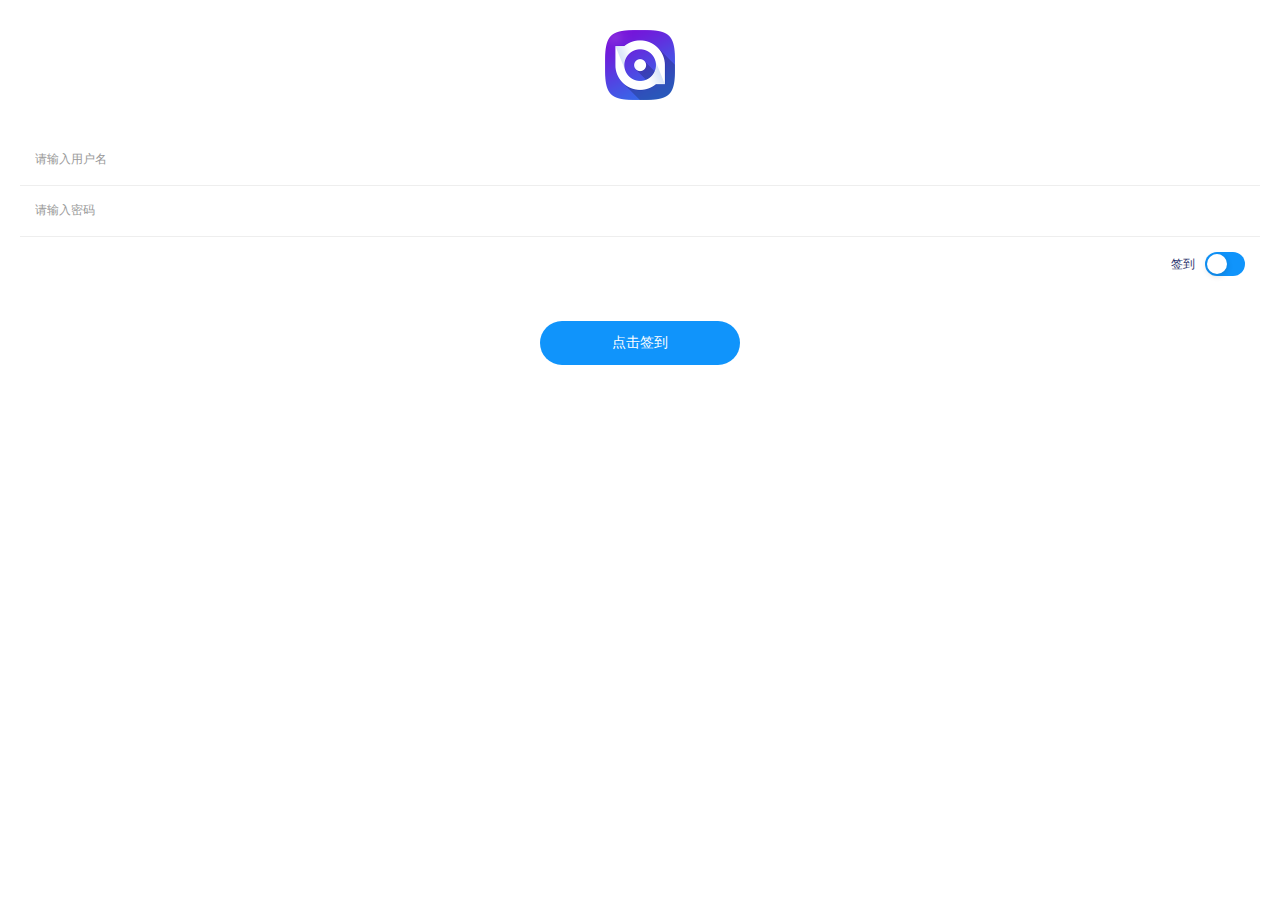
==== boot/index.html @ 36d49a5e "update" ====
<!DOCTYPE html><html><head><meta charset="utf-8"><meta http-equiv="X-UA-Compatible" content="IE=edge"><meta name="viewport" content="width=device-width,initial-scale=1"><title>PMS</title><link rel="icon" type="image/png" sizes="32x32" href="icons/favicon-32x32.png"><link rel="icon" type="image/png" sizes="16x16" href="icons/favicon-16x16.png"><meta name="theme-color" content="#1094fb"><meta name="apple-mobile-web-app-capable" content="no"><meta name="apple-mobile-web-app-status-bar-style" content="default"><meta name="apple-mobile-web-app-title" content="pms"><link rel="apple-touch-icon" href="icons/apple-touch-icon-152x152.png"><meta name="msapplication-TileImage" content="icons/msapplication-icon-144x144.png"><meta name="msapplication-TileColor" content="#000000"><script>!function(e,t){var i=window,a=i.document,n=navigator.userAgent,o=n.match(/Android[\S\s]+AppleWebkit\/(\d{3})/i),r=n.match(/U3\/((\d+|\.){5,})/i),d=r&&80<=parseInt(r[1].split(".").join(""),10),m=navigator.appVersion.match(/(iphone|ipad|ipod)/gi),c=i.devicePixelRatio||1;m||o&&534<o[1]||d||(c=1);var p=1/c,l=a.querySelector('meta[name="viewport"]');l||((l=a.createElement("meta")).setAttribute("name","viewport"),a.head.appendChild(l)),l.setAttribute("content","width=device-width,user-scalable=no,initial-scale="+p+",maximum-scale="+p+",minimum-scale="+p),i.dpr=c,i.rootFontSize=50*c*1,a.documentElement.style.fontSize=i.rootFontSize+"px"}()</script><link rel="shortcut icon" href="/boot/favicon.ico"><link href="/boot/static/css/0.143159c6.min.css" rel="stylesheet"><link href="/boot/static/css/app.d3a75a42.min.css" rel="stylesheet"></head><body><noscript><strong>We're sorry but PMS doesn't work properly without JavaScript enabled. Please enable it to continue.</strong></noscript><div class="app-wrap"><div id="MOUNT_NODE"></div></div><script type="text/javascript" src="/boot/static/js/vendor.8b879709.min.js"></script><script type="text/javascript" src="/boot/static/js/app.5c555c32.min.js"></script></body></html>
---- boot/static/css/0.143159c6.min.css ----
html{line-height:1.15;-webkit-text-size-adjust:100%}body{margin:0}h1{font-size:2em;margin:.67em 0}hr{-webkit-box-sizing:content-box;box-sizing:content-box;height:0;overflow:visible}pre{font-family:monospace,monospace;font-size:1em}a{background-color:transparent}abbr[title]{border-bottom:none;text-decoration:underline;-webkit-text-decoration:underline dotted;text-decoration:underline dotted}b,strong{font-weight:bolder}code,kbd,samp{font-family:monospace,monospace;font-size:1em}small{font-size:80%}sub,sup{font-size:75%;line-height:0;position:relative;vertical-align:baseline}sub{bottom:-.25em}sup{top:-.5em}img{border-style:none}button,input,optgroup,select,textarea{font-family:inherit;font-size:100%;line-height:1.15;margin:0}button,input{overflow:visible}button,select{text-transform:none}[type=button],[type=reset],[type=submit],button{-webkit-appearance:button}[type=button]::-moz-focus-inner,[type=reset]::-moz-focus-inner,[type=submit]::-moz-focus-inner,button::-moz-focus-inner{border-style:none;padding:0}[type=button]:-moz-focusring,[type=reset]:-moz-focusring,[type=submit]:-moz-focusring,button:-moz-focusring{outline:1px dotted ButtonText}fieldset{padding:.35em .75em .625em}legend{-webkit-box-sizing:border-box;box-sizing:border-box;color:inherit;display:table;max-width:100%;padding:0;white-space:normal}progress{vertical-align:baseline}textarea{overflow:auto}[type=checkbox],[type=radio]{-webkit-box-sizing:border-box;box-sizing:border-box;padding:0}[type=number]::-webkit-inner-spin-button,[type=number]::-webkit-outer-spin-button{height:auto}[type=search]{-webkit-appearance:textfield;outline-offset:-2px}[type=search]::-webkit-search-decoration{-webkit-appearance:none}::-webkit-file-upload-button{-webkit-appearance:button;font:inherit}details{display:block}summary{display:list-item}[hidden],template{display:none}
---- boot/static/css/app.d3a75a42.min.css ----
.app-bubbly-button{font-size:.28rem;text-align:center;width:4rem;height:.88rem;line-height:.88rem;background-color:#28bd8b;color:#fff;border-radius:.44rem;border:none;outline:0;cursor:pointer;position:relative;-webkit-transition:-webkit-transform .1s ease-in;transition:-webkit-transform .1s ease-in;-o-transition:transform ease-in .1s;transition:transform .1s ease-in;transition:transform .1s ease-in,-webkit-transform .1s ease-in;margin:.6rem auto .4rem}.app-bubbly-button:after,.app-bubbly-button:before{position:absolute;content:"";display:block;width:140%;height:100%;left:-20%;z-index:-1000;-webkit-transition:all .6s ease-in-out;-o-transition:all ease-in-out .6s;transition:all .6s ease-in-out;background-repeat:no-repeat}.app-bubbly-button:before{display:none;top:-75%;background-image:-webkit-radial-gradient(circle,#28bd8b 20%,transparent 0),-webkit-radial-gradient(circle,transparent 20%,#28bd8b 0,transparent 30%),-webkit-radial-gradient(circle,#28bd8b 20%,transparent 0),-webkit-radial-gradient(circle,#28bd8b 20%,transparent 0),-webkit-radial-gradient(circle,transparent 10%,#28bd8b 15%,transparent 20%),-webkit-radial-gradient(circle,#28bd8b 20%,transparent 0),-webkit-radial-gradient(circle,#28bd8b 20%,transparent 0),-webkit-radial-gradient(circle,#28bd8b 20%,transparent 0),-webkit-radial-gradient(circle,#28bd8b 20%,transparent 0);background-image:-o-radial-gradient(circle,#28bd8b 20%,transparent 20%),-o-radial-gradient(circle,transparent 20%,#28bd8b 20%,transparent 30%),-o-radial-gradient(circle,#28bd8b 20%,transparent 20%),-o-radial-gradient(circle,#28bd8b 20%,transparent 20%),-o-radial-gradient(circle,transparent 10%,#28bd8b 15%,transparent 20%),-o-radial-gradient(circle,#28bd8b 20%,transparent 20%),-o-radial-gradient(circle,#28bd8b 20%,transparent 20%),-o-radial-gradient(circle,#28bd8b 20%,transparent 20%),-o-radial-gradient(circle,#28bd8b 20%,transparent 20%);background-image:radial-gradient(circle,#28bd8b 20%,transparent 0),radial-gradient(circle,transparent 20%,#28bd8b 0,transparent 30%),radial-gradient(circle,#28bd8b 20%,transparent 0),radial-gradient(circle,#28bd8b 20%,transparent 0),radial-gradient(circle,transparent 10%,#28bd8b 15%,transparent 20%),radial-gradient(circle,#28bd8b 20%,transparent 0),radial-gradient(circle,#28bd8b 20%,transparent 0),radial-gradient(circle,#28bd8b 20%,transparent 0),radial-gradient(circle,#28bd8b 20%,transparent 0);background-size:10% 10%,20% 20%,15% 15%,20% 20%,18% 18%,10% 10%,15% 15%,10% 10%,18% 18%}.app-bubbly-button.blue:before{background-image:-webkit-radial-gradient(circle,#1094fb 20%,transparent 0),-webkit-radial-gradient(circle,transparent 20%,#1094fb 0,transparent 30%),-webkit-radial-gradient(circle,#1094fb 20%,transparent 0),-webkit-radial-gradient(circle,#1094fb 20%,transparent 0),-webkit-radial-gradient(circle,transparent 10%,#1094fb 15%,transparent 20%),-webkit-radial-gradient(circle,#1094fb 20%,transparent 0),-webkit-radial-gradient(circle,#1094fb 20%,transparent 0),-webkit-radial-gradient(circle,#1094fb 20%,transparent 0),-webkit-radial-gradient(circle,#1094fb 20%,transparent 0);background-image:-o-radial-gradient(circle,#1094fb 20%,transparent 20%),-o-radial-gradient(circle,transparent 20%,#1094fb 20%,transparent 30%),-o-radial-gradient(circle,#1094fb 20%,transparent 20%),-o-radial-gradient(circle,#1094fb 20%,transparent 20%),-o-radial-gradient(circle,transparent 10%,#1094fb 15%,transparent 20%),-o-radial-gradient(circle,#1094fb 20%,transparent 20%),-o-radial-gradient(circle,#1094fb 20%,transparent 20%),-o-radial-gradient(circle,#1094fb 20%,transparent 20%),-o-radial-gradient(circle,#1094fb 20%,transparent 20%);background-image:radial-gradient(circle,#1094fb 20%,transparent 0),radial-gradient(circle,transparent 20%,#1094fb 0,transparent 30%),radial-gradient(circle,#1094fb 20%,transparent 0),radial-gradient(circle,#1094fb 20%,transparent 0),radial-gradient(circle,transparent 10%,#1094fb 15%,transparent 20%),radial-gradient(circle,#1094fb 20%,transparent 0),radial-gradient(circle,#1094fb 20%,transparent 0),radial-gradient(circle,#1094fb 20%,transparent 0),radial-gradient(circle,#1094fb 20%,transparent 0)}.app-bubbly-button:after{display:none;bottom:-75%;background-image:-webkit-radial-gradient(circle,#28bd8b 20%,transparent 0),-webkit-radial-gradient(circle,#28bd8b 20%,transparent 0),-webkit-radial-gradient(circle,transparent 10%,#28bd8b 15%,transparent 20%),-webkit-radial-gradient(circle,#28bd8b 20%,transparent 0),-webkit-radial-gradient(circle,#28bd8b 20%,transparent 0),-webkit-radial-gradient(circle,#28bd8b 20%,transparent 0),-webkit-radial-gradient(circle,#28bd8b 20%,transparent 0);background-image:-o-radial-gradient(circle,#28bd8b 20%,transparent 20%),-o-radial-gradient(circle,#28bd8b 20%,transparent 20%),-o-radial-gradient(circle,transparent 10%,#28bd8b 15%,transparent 20%),-o-radial-gradient(circle,#28bd8b 20%,transparent 20%),-o-radial-gradient(circle,#28bd8b 20%,transparent 20%),-o-radial-gradient(circle,#28bd8b 20%,transparent 20%),-o-radial-gradient(circle,#28bd8b 20%,transparent 20%);background-image:radial-gradient(circle,#28bd8b 20%,transparent 0),radial-gradient(circle,#28bd8b 20%,transparent 0),radial-gradient(circle,transparent 10%,#28bd8b 15%,transparent 20%),radial-gradient(circle,#28bd8b 20%,transparent 0),radial-gradient(circle,#28bd8b 20%,transparent 0),radial-gradient(circle,#28bd8b 20%,transparent 0),radial-gradient(circle,#28bd8b 20%,transparent 0);background-size:15% 15%,20% 20%,18% 18%,20% 20%,15% 15%,10% 10%,20% 20%}.app-bubbly-button.blue:after{background-image:-webkit-radial-gradient(circle,#1094fb 20%,transparent 0),-webkit-radial-gradient(circle,#1094fb 20%,transparent 0),-webkit-radial-gradient(circle,transparent 10%,#1094fb 15%,transparent 20%),-webkit-radial-gradient(circle,#1094fb 20%,transparent 0),-webkit-radial-gradient(circle,#1094fb 20%,transparent 0),-webkit-radial-gradient(circle,#1094fb 20%,transparent 0),-webkit-radial-gradient(circle,#1094fb 20%,transparent 0);background-image:-o-radial-gradient(circle,#1094fb 20%,transparent 20%),-o-radial-gradient(circle,#1094fb 20%,transparent 20%),-o-radial-gradient(circle,transparent 10%,#1094fb 15%,transparent 20%),-o-radial-gradient(circle,#1094fb 20%,transparent 20%),-o-radial-gradient(circle,#1094fb 20%,transparent 20%),-o-radial-gradient(circle,#1094fb 20%,transparent 20%),-o-radial-gradient(circle,#1094fb 20%,transparent 20%);background-image:radial-gradient(circle,#1094fb 20%,transparent 0),radial-gradient(circle,#1094fb 20%,transparent 0),radial-gradient(circle,transparent 10%,#1094fb 15%,transparent 20%),radial-gradient(circle,#1094fb 20%,transparent 0),radial-gradient(circle,#1094fb 20%,transparent 0),radial-gradient(circle,#1094fb 20%,transparent 0),radial-gradient(circle,#1094fb 20%,transparent 0)}.app-bubbly-button.animate{-webkit-transform:scale(.9);-ms-transform:scale(.9);transform:scale(.9);background-color:#10a372}.app-bubbly-button.animate:before{display:block;-webkit-animation:topBubbles ease-in-out .85s forwards infinite;animation:topBubbles ease-in-out .85s forwards infinite}.app-bubbly-button.animate:after{display:block;-webkit-animation:bottomBubbles ease-in-out .85s forwards;animation:bottomBubbles ease-in-out .85s forwards}.app-bubbly-button.blue{background-color:#1094fb}.app-bubbly-button.blue.animate{background-color:#0077d3}@-webkit-keyframes topBubbles{0%{background-position:5% 90%,10% 90%,10% 90%,15% 90%,25% 90%,25% 90%,40% 90%,55% 90%,70% 90%}50%{background-position:0 80%,0 20%,10% 40%,20% 0,30% 30%,22% 50%,50% 50%,65% 20%,90% 30%}to{background-position:0 70%,0 10%,10% 30%,20% -10%,30% 20%,22% 40%,50% 40%,65% 10%,90% 20%;background-size:0 0,0 0,0 0,0 0,0 0,0 0}}@keyframes topBubbles{0%{background-position:5% 90%,10% 90%,10% 90%,15% 90%,25% 90%,25% 90%,40% 90%,55% 90%,70% 90%}50%{background-position:0 80%,0 20%,10% 40%,20% 0,30% 30%,22% 50%,50% 50%,65% 20%,90% 30%}to{background-position:0 70%,0 10%,10% 30%,20% -10%,30% 20%,22% 40%,50% 40%,65% 10%,90% 20%;background-size:0 0,0 0,0 0,0 0,0 0,0 0}}@-webkit-keyframes bottomBubbles{0%{background-position:10% -10%,30% 10%,55% -10%,70% -10%,85% -10%,70% -10%,70% 0}50%{background-position:0 80%,20% 80%,45% 60%,60% 100%,75% 70%,95% 60%,105% 0}to{background-position:0 90%,20% 90%,45% 70%,60% 110%,75% 80%,95% 70%,110% 10%;background-size:0 0,0 0,0 0,0 0,0 0,0 0}}@keyframes bottomBubbles{0%{background-position:10% -10%,30% 10%,55% -10%,70% -10%,85% -10%,70% -10%,70% 0}50%{background-position:0 80%,20% 80%,45% 60%,60% 100%,75% 70%,95% 60%,105% 0}to{background-position:0 90%,20% 90%,45% 70%,60% 110%,75% 80%,95% 70%,110% 10%;background-size:0 0,0 0,0 0,0 0,0 0,0 0}}
.app-wrap{font-size:.24rem}.app-wrap .page-login .logo{width:1.4rem;height:1.4rem;margin:.6rem auto .4rem}.app-wrap .page-login .logo img{width:100%;height:100%}.app-wrap .page-login .log{text-align:center;color:#999}.app-wrap .page-login .form{padding:.3rem .4rem}.app-wrap .page-login .form .ipt input{padding:.36rem .3rem;width:100%;outline:none;-webkit-box-sizing:border-box;box-sizing:border-box;border:none;border-bottom:1px solid #eee;-webkit-transition:border-bottom .3s;-o-transition:border-bottom .3s;transition:border-bottom .3s}.app-wrap .page-login .form .ipt input::-webkit-input-placeholder{color:#999}.app-wrap .page-login .form .ipt .warn{border-bottom-color:#ff7a73}.app-wrap .page-login .form .switch{padding:.3rem;-js-display:flex;display:-webkit-box;display:-ms-flexbox;display:flex;-webkit-box-pack:end;-ms-flex-pack:end;justify-content:flex-end;height:.48rem;line-height:.48rem}.app-wrap .page-login .form .switch .radio{height:.48rem;width:.8rem;border-radius:.25rem;background-color:#1094fb;position:relative}.app-wrap .page-login .form .switch .radio:after{content:"";display:block;height:.4rem;width:.4rem;border-radius:.2rem;background-color:#fff;border-radius:50%;position:absolute;left:.04rem;top:.04rem;-webkit-box-shadow:0 .04rem .12rem rgba(0,0,0,.16);box-shadow:0 .04rem .12rem rgba(0,0,0,.16);-webkit-transition:left .3s;-o-transition:left .3s;transition:left .3s}.app-wrap .page-login .form .switch:before{content:"\7B7E\5230";padding:0 .2rem;color:#29316b}.app-wrap .page-login .form .switch.out:before{content:"\7B7E\9000";color:#0f291f}.app-wrap .page-login .form .switch.out .radio{background-color:#28bd8b}.app-wrap .page-login .form .switch.out .radio:after{left:.36rem}
.app-toast{position:fixed;max-width:90%;border-radius:.1rem;background:rgba(0,0,0,.7);opacity:0;color:#fff;-webkit-box-sizing:border-box;box-sizing:border-box;text-align:center;z-index:1000;font-size:.24rem;-webkit-transition:opacity .3s linear;-o-transition:opacity .3s linear;transition:opacity .3s linear;padding:.2rem;line-height:1.5;-webkit-transform:translate(-50%,-50%);-ms-transform:translate(-50%,-50%);transform:translate(-50%,-50%)}.app-toast.position-middle{left:50%;top:50%}.app-toast.position-bottom{left:50%;bottom:1rem}
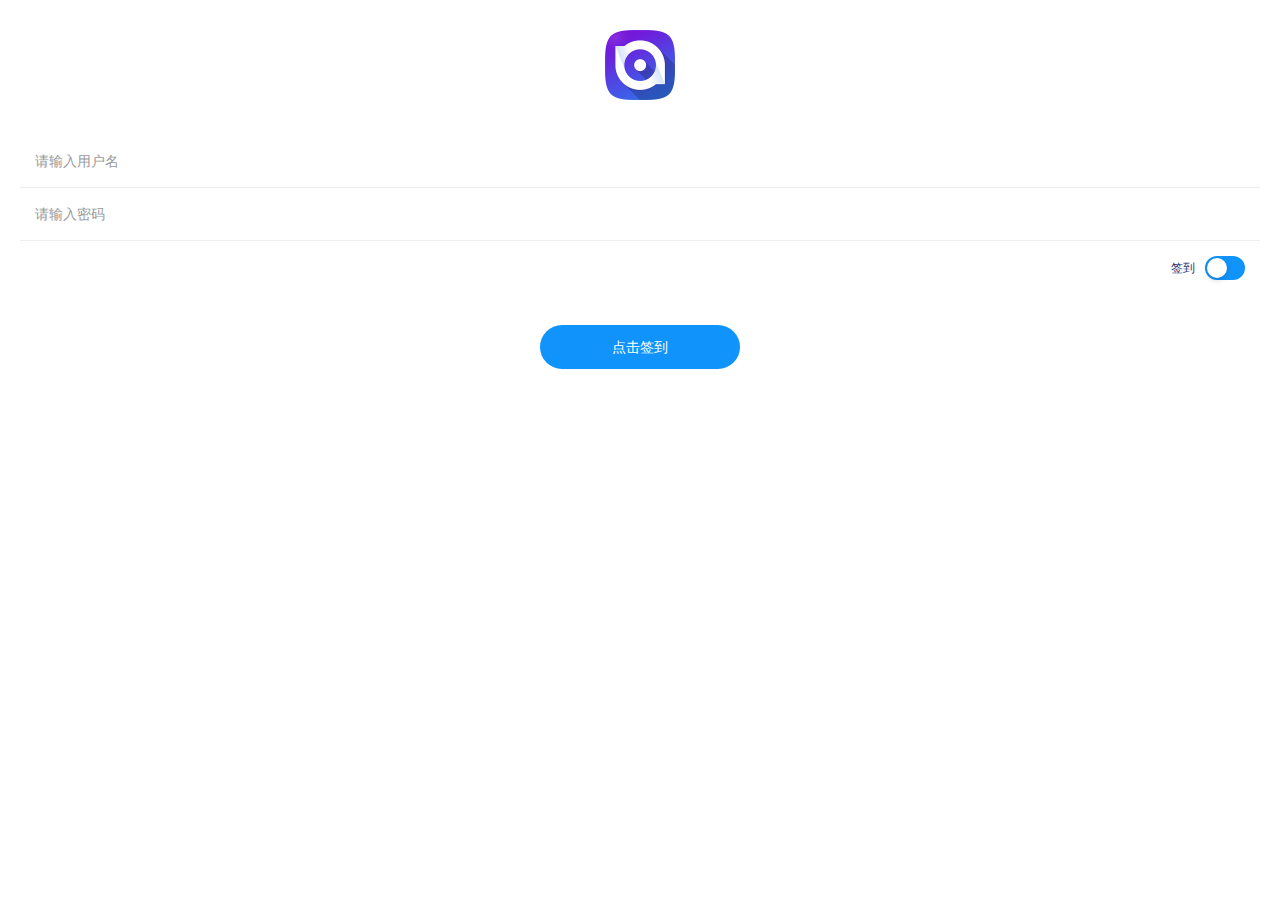
==== commit b98070db: "update" ====
--- a/boot/index.html
+++ b/boot/index.html
@@ -1 +1 @@
-<!DOCTYPE html><html><head><meta charset="utf-8"><meta http-equiv="X-UA-Compatible" content="IE=edge"><meta name="viewport" content="width=device-width,initial-scale=1"><title>PMS</title><link rel="icon" type="image/png" sizes="32x32" href="icons/favicon-32x32.png"><link rel="icon" type="image/png" sizes="16x16" href="icons/favicon-16x16.png"><meta name="theme-color" content="#1094fb"><meta name="apple-mobile-web-app-capable" content="no"><meta name="apple-mobile-web-app-status-bar-style" content="default"><meta name="apple-mobile-web-app-title" content="pms"><link rel="apple-touch-icon" href="icons/apple-touch-icon-152x152.png"><meta name="msapplication-TileImage" content="icons/msapplication-icon-144x144.png"><meta name="msapplication-TileColor" content="#000000"><script>!function(e,t){var i=window,a=i.document,n=navigator.userAgent,o=n.match(/Android[\S\s]+AppleWebkit\/(\d{3})/i),r=n.match(/U3\/((\d+|\.){5,})/i),d=r&&80<=parseInt(r[1].split(".").join(""),10),m=navigator.appVersion.match(/(iphone|ipad|ipod)/gi),c=i.devicePixelRatio||1;m||o&&534<o[1]||d||(c=1);var p=1/c,l=a.querySelector('meta[name="viewport"]');l||((l=a.createElement("meta")).setAttribute("name","viewport"),a.head.appendChild(l)),l.setAttribute("content","width=device-width,user-scalable=no,initial-scale="+p+",maximum-scale="+p+",minimum-scale="+p),i.dpr=c,i.rootFontSize=50*c*1,a.documentElement.style.fontSize=i.rootFontSize+"px"}()</script><link rel="shortcut icon" href="/boot/favicon.ico"><link href="/boot/static/css/0.143159c6.min.css" rel="stylesheet"><link href="/boot/static/css/app.d3a75a42.min.css" rel="stylesheet"></head><body><noscript><strong>We're sorry but PMS doesn't work properly without JavaScript enabled. Please enable it to continue.</strong></noscript><div class="app-wrap"><div id="MOUNT_NODE"></div></div><script type="text/javascript" src="/boot/static/js/vendor.8b879709.min.js"></script><script type="text/javascript" src="/boot/static/js/app.5c555c32.min.js"></script></body></html>+<!DOCTYPE html><html><head><meta charset="utf-8"><meta http-equiv="X-UA-Compatible" content="IE=edge"><meta name="viewport" content="width=device-width,initial-scale=1"><title>PMS</title><link rel="icon" type="image/png" sizes="32x32" href="icons/favicon-32x32.png"><link rel="icon" type="image/png" sizes="16x16" href="icons/favicon-16x16.png"><meta name="theme-color" content="#1094fb"><meta name="apple-mobile-web-app-capable" content="no"><meta name="apple-mobile-web-app-status-bar-style" content="default"><meta name="apple-mobile-web-app-title" content="pms"><link rel="apple-touch-icon" href="icons/apple-touch-icon-152x152.png"><meta name="msapplication-TileImage" content="icons/msapplication-icon-144x144.png"><meta name="msapplication-TileColor" content="#000000"><script>!function(e,t){var i=window,a=i.document,n=navigator.userAgent,o=n.match(/Android[\S\s]+AppleWebkit\/(\d{3})/i),r=n.match(/U3\/((\d+|\.){5,})/i),d=r&&80<=parseInt(r[1].split(".").join(""),10),m=navigator.appVersion.match(/(iphone|ipad|ipod)/gi),c=i.devicePixelRatio||1;m||o&&534<o[1]||d||(c=1);var p=1/c,l=a.querySelector('meta[name="viewport"]');l||((l=a.createElement("meta")).setAttribute("name","viewport"),a.head.appendChild(l)),l.setAttribute("content","width=device-width,user-scalable=no,initial-scale="+p+",maximum-scale="+p+",minimum-scale="+p),i.dpr=c,i.rootFontSize=50*c*1,a.documentElement.style.fontSize=i.rootFontSize+"px"}()</script><link rel="shortcut icon" href="/boot/favicon.ico"><link href="/boot/static/css/0.143159c6.min.css" rel="stylesheet"><link href="/boot/static/css/app.ee48f628.min.css" rel="stylesheet"></head><body><noscript><strong>We're sorry but PMS doesn't work properly without JavaScript enabled. Please enable it to continue.</strong></noscript><div class="app-wrap"><div id="MOUNT_NODE"></div></div><script type="text/javascript" src="/boot/static/js/vendor.8b879709.min.js"></script><script type="text/javascript" src="/boot/static/js/app.178d7f28.min.js"></script></body></html>--- a/boot/static/css/app.ee48f628.min.css
+++ b/boot/static/css/app.ee48f628.min.css
@@ -0,0 +1,3 @@
+.app-bubbly-button{font-size:.28rem;text-align:center;width:4rem;height:.88rem;line-height:.88rem;background-color:#28bd8b;color:#fff;border-radius:.44rem;border:none;outline:0;cursor:pointer;position:relative;-webkit-transition:-webkit-transform .1s ease-in;transition:-webkit-transform .1s ease-in;-o-transition:transform ease-in .1s;transition:transform .1s ease-in;transition:transform .1s ease-in,-webkit-transform .1s ease-in;margin:.6rem auto .4rem}.app-bubbly-button:after,.app-bubbly-button:before{position:absolute;content:"";display:block;width:140%;height:100%;left:-20%;z-index:-1000;-webkit-transition:all .6s ease-in-out;-o-transition:all ease-in-out .6s;transition:all .6s ease-in-out;background-repeat:no-repeat}.app-bubbly-button:before{display:none;top:-75%;background-image:-webkit-radial-gradient(circle,#28bd8b 20%,transparent 0),-webkit-radial-gradient(circle,transparent 20%,#28bd8b 0,transparent 30%),-webkit-radial-gradient(circle,#28bd8b 20%,transparent 0),-webkit-radial-gradient(circle,#28bd8b 20%,transparent 0),-webkit-radial-gradient(circle,transparent 10%,#28bd8b 15%,transparent 20%),-webkit-radial-gradient(circle,#28bd8b 20%,transparent 0),-webkit-radial-gradient(circle,#28bd8b 20%,transparent 0),-webkit-radial-gradient(circle,#28bd8b 20%,transparent 0),-webkit-radial-gradient(circle,#28bd8b 20%,transparent 0);background-image:-o-radial-gradient(circle,#28bd8b 20%,transparent 20%),-o-radial-gradient(circle,transparent 20%,#28bd8b 20%,transparent 30%),-o-radial-gradient(circle,#28bd8b 20%,transparent 20%),-o-radial-gradient(circle,#28bd8b 20%,transparent 20%),-o-radial-gradient(circle,transparent 10%,#28bd8b 15%,transparent 20%),-o-radial-gradient(circle,#28bd8b 20%,transparent 20%),-o-radial-gradient(circle,#28bd8b 20%,transparent 20%),-o-radial-gradient(circle,#28bd8b 20%,transparent 20%),-o-radial-gradient(circle,#28bd8b 20%,transparent 20%);background-image:radial-gradient(circle,#28bd8b 20%,transparent 0),radial-gradient(circle,transparent 20%,#28bd8b 0,transparent 30%),radial-gradient(circle,#28bd8b 20%,transparent 0),radial-gradient(circle,#28bd8b 20%,transparent 0),radial-gradient(circle,transparent 10%,#28bd8b 15%,transparent 20%),radial-gradient(circle,#28bd8b 20%,transparent 0),radial-gradient(circle,#28bd8b 20%,transparent 0),radial-gradient(circle,#28bd8b 20%,transparent 0),radial-gradient(circle,#28bd8b 20%,transparent 0);background-size:10% 10%,20% 20%,15% 15%,20% 20%,18% 18%,10% 10%,15% 15%,10% 10%,18% 18%}.app-bubbly-button.blue:before{background-image:-webkit-radial-gradient(circle,#1094fb 20%,transparent 0),-webkit-radial-gradient(circle,transparent 20%,#1094fb 0,transparent 30%),-webkit-radial-gradient(circle,#1094fb 20%,transparent 0),-webkit-radial-gradient(circle,#1094fb 20%,transparent 0),-webkit-radial-gradient(circle,transparent 10%,#1094fb 15%,transparent 20%),-webkit-radial-gradient(circle,#1094fb 20%,transparent 0),-webkit-radial-gradient(circle,#1094fb 20%,transparent 0),-webkit-radial-gradient(circle,#1094fb 20%,transparent 0),-webkit-radial-gradient(circle,#1094fb 20%,transparent 0);background-image:-o-radial-gradient(circle,#1094fb 20%,transparent 20%),-o-radial-gradient(circle,transparent 20%,#1094fb 20%,transparent 30%),-o-radial-gradient(circle,#1094fb 20%,transparent 20%),-o-radial-gradient(circle,#1094fb 20%,transparent 20%),-o-radial-gradient(circle,transparent 10%,#1094fb 15%,transparent 20%),-o-radial-gradient(circle,#1094fb 20%,transparent 20%),-o-radial-gradient(circle,#1094fb 20%,transparent 20%),-o-radial-gradient(circle,#1094fb 20%,transparent 20%),-o-radial-gradient(circle,#1094fb 20%,transparent 20%);background-image:radial-gradient(circle,#1094fb 20%,transparent 0),radial-gradient(circle,transparent 20%,#1094fb 0,transparent 30%),radial-gradient(circle,#1094fb 20%,transparent 0),radial-gradient(circle,#1094fb 20%,transparent 0),radial-gradient(circle,transparent 10%,#1094fb 15%,transparent 20%),radial-gradient(circle,#1094fb 20%,transparent 0),radial-gradient(circle,#1094fb 20%,transparent 0),radial-gradient(circle,#1094fb 20%,transparent 0),radial-gradient(circle,#1094fb 20%,transparent 0)}.app-bubbly-button:after{display:none;bottom:-75%;background-image:-webkit-radial-gradient(circle,#28bd8b 20%,transparent 0),-webkit-radial-gradient(circle,#28bd8b 20%,transparent 0),-webkit-radial-gradient(circle,transparent 10%,#28bd8b 15%,transparent 20%),-webkit-radial-gradient(circle,#28bd8b 20%,transparent 0),-webkit-radial-gradient(circle,#28bd8b 20%,transparent 0),-webkit-radial-gradient(circle,#28bd8b 20%,transparent 0),-webkit-radial-gradient(circle,#28bd8b 20%,transparent 0);background-image:-o-radial-gradient(circle,#28bd8b 20%,transparent 20%),-o-radial-gradient(circle,#28bd8b 20%,transparent 20%),-o-radial-gradient(circle,transparent 10%,#28bd8b 15%,transparent 20%),-o-radial-gradient(circle,#28bd8b 20%,transparent 20%),-o-radial-gradient(circle,#28bd8b 20%,transparent 20%),-o-radial-gradient(circle,#28bd8b 20%,transparent 20%),-o-radial-gradient(circle,#28bd8b 20%,transparent 20%);background-image:radial-gradient(circle,#28bd8b 20%,transparent 0),radial-gradient(circle,#28bd8b 20%,transparent 0),radial-gradient(circle,transparent 10%,#28bd8b 15%,transparent 20%),radial-gradient(circle,#28bd8b 20%,transparent 0),radial-gradient(circle,#28bd8b 20%,transparent 0),radial-gradient(circle,#28bd8b 20%,transparent 0),radial-gradient(circle,#28bd8b 20%,transparent 0);background-size:15% 15%,20% 20%,18% 18%,20% 20%,15% 15%,10% 10%,20% 20%}.app-bubbly-button.blue:after{background-image:-webkit-radial-gradient(circle,#1094fb 20%,transparent 0),-webkit-radial-gradient(circle,#1094fb 20%,transparent 0),-webkit-radial-gradient(circle,transparent 10%,#1094fb 15%,transparent 20%),-webkit-radial-gradient(circle,#1094fb 20%,transparent 0),-webkit-radial-gradient(circle,#1094fb 20%,transparent 0),-webkit-radial-gradient(circle,#1094fb 20%,transparent 0),-webkit-radial-gradient(circle,#1094fb 20%,transparent 0);background-image:-o-radial-gradient(circle,#1094fb 20%,transparent 20%),-o-radial-gradient(circle,#1094fb 20%,transparent 20%),-o-radial-gradient(circle,transparent 10%,#1094fb 15%,transparent 20%),-o-radial-gradient(circle,#1094fb 20%,transparent 20%),-o-radial-gradient(circle,#1094fb 20%,transparent 20%),-o-radial-gradient(circle,#1094fb 20%,transparent 20%),-o-radial-gradient(circle,#1094fb 20%,transparent 20%);background-image:radial-gradient(circle,#1094fb 20%,transparent 0),radial-gradient(circle,#1094fb 20%,transparent 0),radial-gradient(circle,transparent 10%,#1094fb 15%,transparent 20%),radial-gradient(circle,#1094fb 20%,transparent 0),radial-gradient(circle,#1094fb 20%,transparent 0),radial-gradient(circle,#1094fb 20%,transparent 0),radial-gradient(circle,#1094fb 20%,transparent 0)}.app-bubbly-button.animate{-webkit-transform:scale(.9);-ms-transform:scale(.9);transform:scale(.9);background-color:#10a372}.app-bubbly-button.animate:before{display:block;-webkit-animation:topBubbles ease-in-out .85s forwards infinite;animation:topBubbles ease-in-out .85s forwards infinite}.app-bubbly-button.animate:after{display:block;-webkit-animation:bottomBubbles ease-in-out .85s forwards;animation:bottomBubbles ease-in-out .85s forwards}.app-bubbly-button.blue{background-color:#1094fb}.app-bubbly-button.blue.animate{background-color:#0077d3}@-webkit-keyframes topBubbles{0%{background-position:5% 90%,10% 90%,10% 90%,15% 90%,25% 90%,25% 90%,40% 90%,55% 90%,70% 90%}50%{background-position:0 80%,0 20%,10% 40%,20% 0,30% 30%,22% 50%,50% 50%,65% 20%,90% 30%}to{background-position:0 70%,0 10%,10% 30%,20% -10%,30% 20%,22% 40%,50% 40%,65% 10%,90% 20%;background-size:0 0,0 0,0 0,0 0,0 0,0 0}}@keyframes topBubbles{0%{background-position:5% 90%,10% 90%,10% 90%,15% 90%,25% 90%,25% 90%,40% 90%,55% 90%,70% 90%}50%{background-position:0 80%,0 20%,10% 40%,20% 0,30% 30%,22% 50%,50% 50%,65% 20%,90% 30%}to{background-position:0 70%,0 10%,10% 30%,20% -10%,30% 20%,22% 40%,50% 40%,65% 10%,90% 20%;background-size:0 0,0 0,0 0,0 0,0 0,0 0}}@-webkit-keyframes bottomBubbles{0%{background-position:10% -10%,30% 10%,55% -10%,70% -10%,85% -10%,70% -10%,70% 0}50%{background-position:0 80%,20% 80%,45% 60%,60% 100%,75% 70%,95% 60%,105% 0}to{background-position:0 90%,20% 90%,45% 70%,60% 110%,75% 80%,95% 70%,110% 10%;background-size:0 0,0 0,0 0,0 0,0 0,0 0}}@keyframes bottomBubbles{0%{background-position:10% -10%,30% 10%,55% -10%,70% -10%,85% -10%,70% -10%,70% 0}50%{background-position:0 80%,20% 80%,45% 60%,60% 100%,75% 70%,95% 60%,105% 0}to{background-position:0 90%,20% 90%,45% 70%,60% 110%,75% 80%,95% 70%,110% 10%;background-size:0 0,0 0,0 0,0 0,0 0,0 0}}
+.app-wrap{font-size:.24rem;font-family:SF Pro SC,SF Pro Display,SF Pro Icons,PingFang SC,Helvetica Neue,Helvetica,Arial,sans-serif}.app-wrap .page-login .logo{width:1.4rem;height:1.4rem;margin:.6rem auto .4rem}.app-wrap .page-login .logo img{width:100%;height:100%}.app-wrap .page-login .log{text-align:center;color:#999}.app-wrap .page-login .form{padding:.3rem .4rem}.app-wrap .page-login .form .ipt input{font-size:.28rem;padding:.36rem .3rem;width:100%;outline:none;-webkit-box-sizing:border-box;box-sizing:border-box;border:none;border-bottom:1px solid #eee;-webkit-transition:border-bottom .3s;-o-transition:border-bottom .3s;transition:border-bottom .3s}.app-wrap .page-login .form .ipt input::-webkit-input-placeholder{color:#999}.app-wrap .page-login .form .ipt .warn{border-bottom-color:#ff7a73}.app-wrap .page-login .form .switch{padding:.3rem;-js-display:flex;display:-webkit-box;display:-ms-flexbox;display:flex;-webkit-box-pack:end;-ms-flex-pack:end;justify-content:flex-end;height:.48rem;line-height:.48rem}.app-wrap .page-login .form .switch .radio{height:.48rem;width:.8rem;border-radius:.25rem;background-color:#1094fb;position:relative}.app-wrap .page-login .form .switch .radio:after{content:"";display:block;height:.4rem;width:.4rem;border-radius:.2rem;background-color:#fff;border-radius:50%;position:absolute;left:.04rem;top:.04rem;-webkit-box-shadow:0 .04rem .12rem rgba(0,0,0,.16);box-shadow:0 .04rem .12rem rgba(0,0,0,.16);-webkit-transition:left .3s;-o-transition:left .3s;transition:left .3s}.app-wrap .page-login .form .switch:before{content:"\7B7E\5230";padding:0 .2rem;color:#29316b}.app-wrap .page-login .form .switch.out:before{content:"\7B7E\9000";color:#0f291f}.app-wrap .page-login .form .switch.out .radio{background-color:#28bd8b}.app-wrap .page-login .form .switch.out .radio:after{left:.36rem}
+.app-toast{position:fixed;max-width:90%;border-radius:.1rem;background:rgba(0,0,0,.7);opacity:0;color:#fff;-webkit-box-sizing:border-box;box-sizing:border-box;text-align:center;z-index:1000;font-size:.24rem;-webkit-transition:opacity .3s linear;-o-transition:opacity .3s linear;transition:opacity .3s linear;padding:.2rem;line-height:1.5;-webkit-transform:translate(-50%,-50%);-ms-transform:translate(-50%,-50%);transform:translate(-50%,-50%)}.app-toast.position-middle{left:50%;top:50%}.app-toast.position-bottom{left:50%;bottom:1rem}